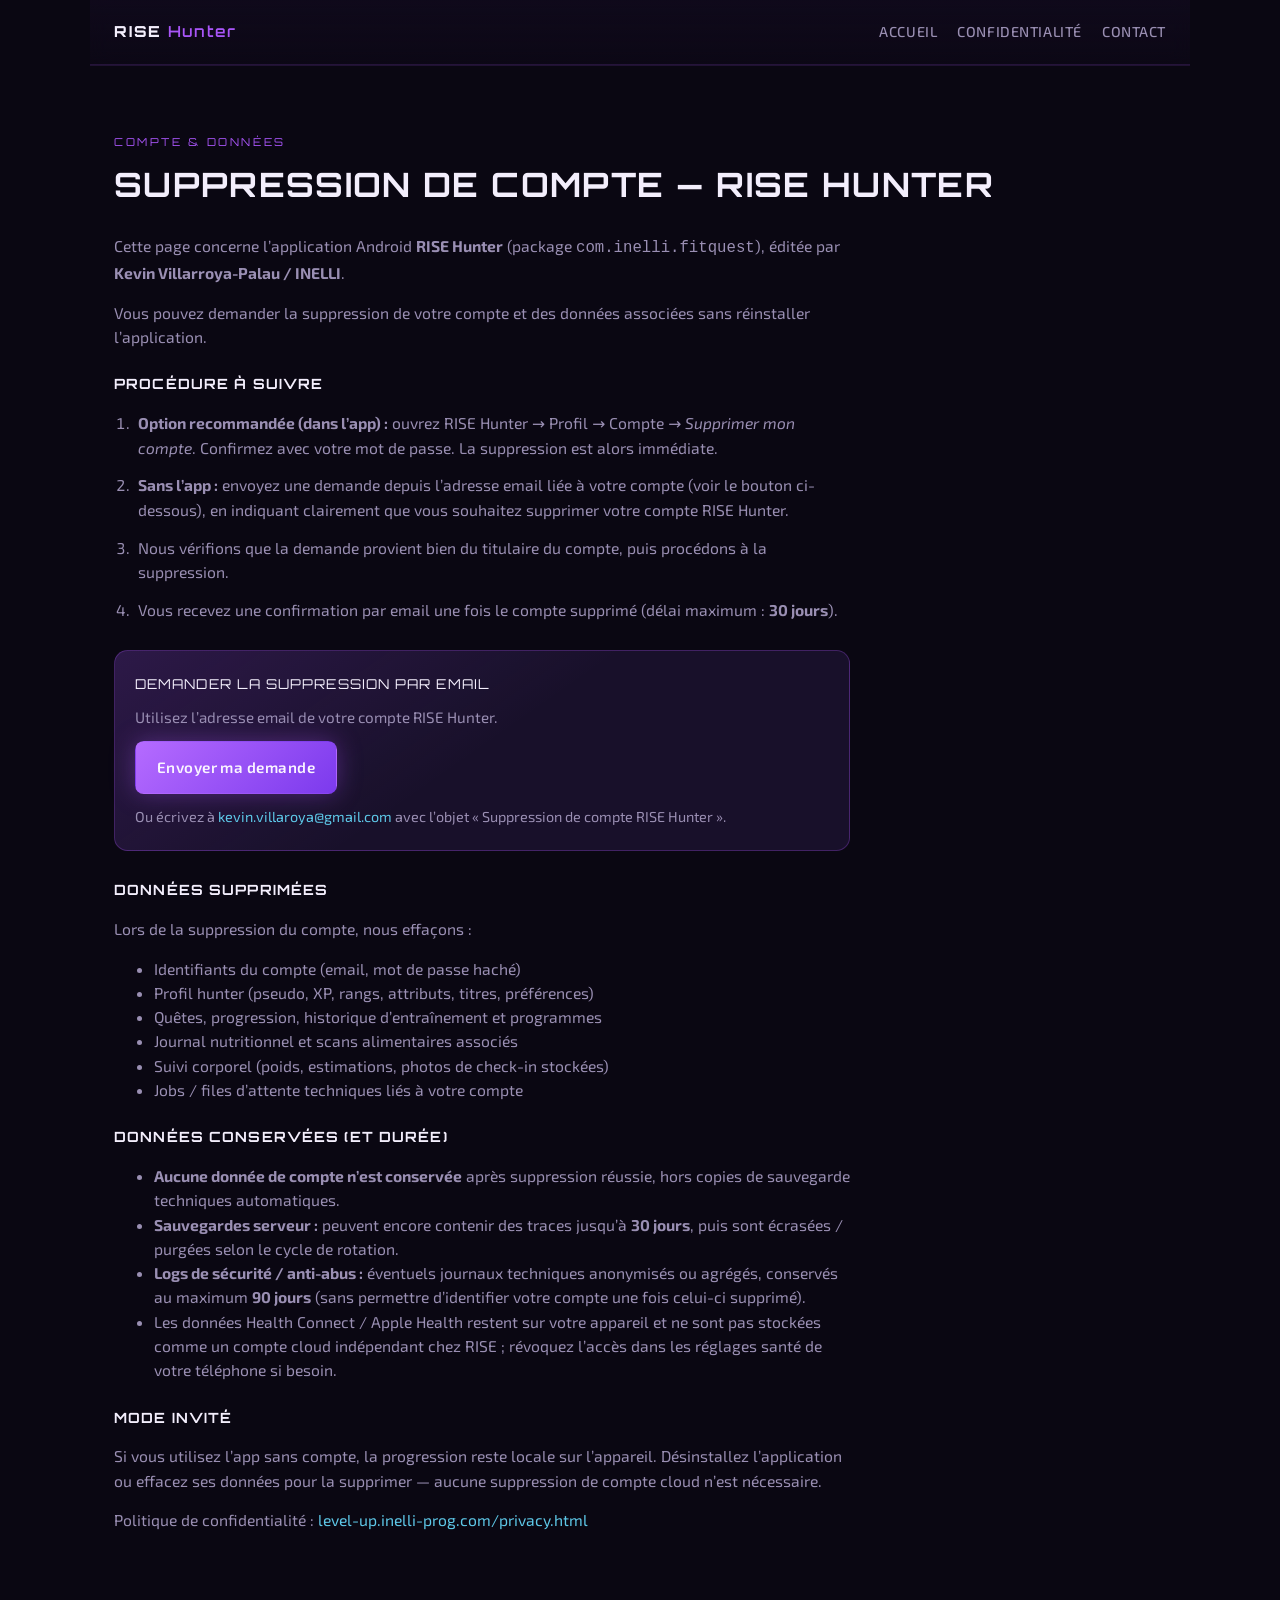
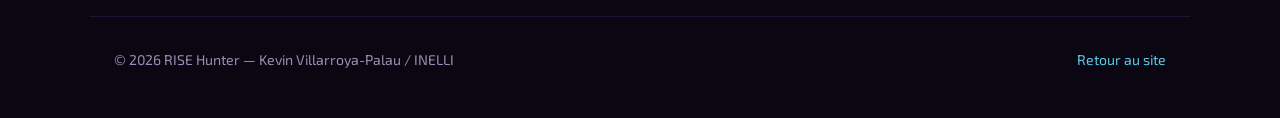
==== delete-account.html @ d0850946 "a" ====
<!DOCTYPE html>
<html lang="fr" class="dark">
<head>
  <meta charset="utf-8" />
  <meta name="viewport" content="width=device-width, initial-scale=1" />
  <title>Suppression de compte — RISE Hunter</title>
  <meta name="description" content="Demandez la suppression de votre compte RISE Hunter et des données associées. Éditeur : Kevin Villarroya-Palau / INELLI." />
  <link rel="preconnect" href="https://fonts.googleapis.com" />
  <link rel="preconnect" href="https://fonts.gstatic.com" crossorigin />
  <link href="https://fonts.googleapis.com/css2?family=Orbitron:wght@500;600;700;800;900&family=Exo+2:wght@300;400;500;600;700&family=Rajdhani:wght@500;600;700&display=swap" rel="stylesheet" />
  <link rel="stylesheet" href="/styles.css" />
  <link rel="icon" href="/favicon.ico?v=3" sizes="any" />
</head>
<body>
  <header class="site-header">
    <a class="logo" href="/">RISE<span>Hunter</span></a>
    <nav class="nav">
      <a href="/">Accueil</a>
      <a href="/privacy.html">Confidentialité</a>
      <a href="/#contact">Contact</a>
    </nav>
  </header>

  <main id="top">
    <section class="section legal">
      <p class="section-kicker">Compte &amp; données</p>
      <h2>Suppression de compte — RISE Hunter</h2>
      <div class="legal-block">
        <p>
          Cette page concerne l’application Android <strong>RISE Hunter</strong>
          (package <code>com.inelli.fitquest</code>), éditée par
          <strong>Kevin Villarroya-Palau / INELLI</strong>.
        </p>
        <p>
          Vous pouvez demander la suppression de votre compte et des données
          associées sans réinstaller l’application.
        </p>

        <h3>Procédure à suivre</h3>
        <ol class="delete-steps">
          <li>
            <strong>Option recommandée (dans l’app) :</strong> ouvrez RISE Hunter →
            Profil → Compte → <em>Supprimer mon compte</em>. Confirmez avec votre
            mot de passe. La suppression est alors immédiate.
          </li>
          <li>
            <strong>Sans l’app :</strong> envoyez une demande depuis l’adresse email
            liée à votre compte (voir le bouton ci-dessous), en indiquant clairement
            que vous souhaitez supprimer votre compte RISE Hunter.
          </li>
          <li>
            Nous vérifions que la demande provient bien du titulaire du compte,
            puis procédons à la suppression.
          </li>
          <li>
            Vous recevez une confirmation par email une fois le compte supprimé
            (délai maximum : <strong>30 jours</strong>).
          </li>
        </ol>

        <div class="delete-cta">
          <p class="delete-cta-title">Demander la suppression par email</p>
          <p class="muted">
            Utilisez l’adresse email de votre compte RISE Hunter.
          </p>
          <a
            class="btn btn-primary"
            href="mailto:kevin.villaroya@gmail.com?subject=Suppression%20de%20compte%20RISE%20Hunter&body=Bonjour%2C%0A%0AJe%20demande%20la%20suppression%20de%20mon%20compte%20RISE%20Hunter%20et%20des%20donn%C3%A9es%20associ%C3%A9es.%0A%0AEmail%20du%20compte%20%3A%20%0A%0AMerci."
          >
            Envoyer ma demande
          </a>
          <p class="muted delete-cta-note">
            Ou écrivez à
            <a href="mailto:kevin.villaroya@gmail.com">kevin.villaroya@gmail.com</a>
            avec l’objet « Suppression de compte RISE Hunter ».
          </p>
        </div>

        <h3>Données supprimées</h3>
        <p>Lors de la suppression du compte, nous effaçons :</p>
        <ul>
          <li>Identifiants du compte (email, mot de passe haché)</li>
          <li>Profil hunter (pseudo, XP, rangs, attributs, titres, préférences)</li>
          <li>Quêtes, progression, historique d’entraînement et programmes</li>
          <li>Journal nutritionnel et scans alimentaires associés</li>
          <li>Suivi corporel (poids, estimations, photos de check-in stockées)</li>
          <li>Jobs / files d’attente techniques liés à votre compte</li>
        </ul>

        <h3>Données conservées (et durée)</h3>
        <ul>
          <li>
            <strong>Aucune donnée de compte n’est conservée</strong> après suppression
            réussie, hors copies de sauvegarde techniques automatiques.
          </li>
          <li>
            <strong>Sauvegardes serveur :</strong> peuvent encore contenir des traces
            jusqu’à <strong>30 jours</strong>, puis sont écrasées / purgées selon le
            cycle de rotation.
          </li>
          <li>
            <strong>Logs de sécurité / anti-abus :</strong> éventuels journaux techniques
            anonymisés ou agrégés, conservés au maximum <strong>90 jours</strong>
            (sans permettre d’identifier votre compte une fois celui-ci supprimé).
          </li>
          <li>
            Les données Health Connect / Apple Health restent sur votre appareil et
            ne sont pas stockées comme un compte cloud indépendant chez RISE ; révoquez
            l’accès dans les réglages santé de votre téléphone si besoin.
          </li>
        </ul>

        <h3>Mode invité</h3>
        <p>
          Si vous utilisez l’app sans compte, la progression reste locale sur
          l’appareil. Désinstallez l’application ou effacez ses données pour la
          supprimer — aucune suppression de compte cloud n’est nécessaire.
        </p>

        <p>
          Politique de confidentialité :
          <a href="/privacy.html">level-up.inelli-prog.com/privacy.html</a>
        </p>
      </div>
    </section>
  </main>

  <footer class="site-footer">
    <span>© <span id="year"></span> RISE Hunter — Kevin Villarroya-Palau / INELLI</span>
    <a href="/">Retour au site</a>
  </footer>
  <script>
    document.getElementById("year").textContent = String(new Date().getFullYear());
  </script>
</body>
</html>
---- styles.css ----
:root {
  --bg: #0a0712;
  --bg-elev: rgba(28, 18, 48, 0.85);
  --ink: #f3eefc;
  --muted: #9a8fb3;
  --primary: #a855f7;
  --primary-glow: rgba(168, 85, 247, 0.45);
  --system: #5ec8e8;
  --gold: #e8c547;
  --line: rgba(168, 85, 247, 0.28);
  --line-soft: rgba(168, 85, 247, 0.14);
  --font-display: "Orbitron", ui-sans-serif, system-ui, sans-serif;
  --font-body: "Exo 2", "Rajdhani", ui-sans-serif, system-ui, sans-serif;
}

*,
*::before,
*::after {
  box-sizing: border-box;
}

html {
  scroll-behavior: smooth;
}

body {
  margin: 0;
  min-height: 100vh;
  color: var(--ink);
  font-family: var(--font-body);
  font-weight: 400;
  line-height: 1.55;
  background: var(--bg);
}

.bg-grid,
.bg-glow {
  pointer-events: none;
  position: fixed;
  inset: 0;
  z-index: 0;
}

.bg-grid {
  background-image:
    linear-gradient(rgba(168, 85, 247, 0.045) 1px, transparent 1px),
    linear-gradient(90deg, rgba(168, 85, 247, 0.045) 1px, transparent 1px);
  background-size: 48px 48px;
  mask-image: radial-gradient(ellipse 80% 70% at 50% 20%, #000 20%, transparent 75%);
}

.bg-glow-a {
  background: radial-gradient(700px 420px at 75% -5%, rgba(168, 85, 247, 0.35), transparent 60%);
}

.bg-glow-b {
  background: radial-gradient(520px 360px at 5% 40%, rgba(94, 200, 232, 0.12), transparent 55%);
}

a {
  color: var(--system);
  text-decoration: none;
}

a:hover {
  text-decoration: underline;
}

.site-header,
main,
.site-footer {
  position: relative;
  z-index: 1;
}

.site-header {
  display: flex;
  align-items: center;
  justify-content: space-between;
  gap: 1rem;
  max-width: 1100px;
  margin: 0 auto;
  padding: 1.25rem 1.5rem;
  border-bottom: 1px solid var(--line-soft);
  background: linear-gradient(180deg, rgba(16, 10, 28, 0.9), rgba(16, 10, 28, 0.4));
  backdrop-filter: blur(10px);
}

.logo {
  font-family: var(--font-display);
  font-weight: 800;
  letter-spacing: 0.12em;
  color: var(--ink);
  text-decoration: none;
  font-size: 0.95rem;
}

.logo span {
  margin-left: 0.35rem;
  color: var(--primary);
  font-weight: 600;
  letter-spacing: 0.08em;
}

.nav {
  display: flex;
  flex-wrap: wrap;
  gap: 0.85rem 1.25rem;
}

.nav a {
  color: var(--muted);
  font-size: 0.9rem;
  font-weight: 500;
  text-decoration: none;
  letter-spacing: 0.04em;
  text-transform: uppercase;
}

.nav a:hover {
  color: var(--ink);
}

.hero {
  max-width: 1100px;
  margin: 0 auto;
  padding: clamp(3.5rem, 12vh, 7rem) 1.5rem 4rem;
}

.eyebrow {
  margin: 0 0 0.85rem;
  font-family: var(--font-display);
  font-size: 0.68rem;
  letter-spacing: 0.28em;
  text-transform: uppercase;
  color: var(--system);
}

.brand {
  margin: 0;
  font-family: var(--font-display);
  font-size: clamp(3.8rem, 14vw, 7.5rem);
  font-weight: 900;
  letter-spacing: 0.08em;
  line-height: 0.95;
  color: var(--ink);
  text-shadow: 0 0 40px var(--primary-glow);
}

.tagline {
  margin: 1rem 0 0;
  font-family: var(--font-display);
  font-size: clamp(1rem, 2.5vw, 1.25rem);
  letter-spacing: 0.18em;
  text-transform: uppercase;
  color: var(--gold);
}

.lead {
  max-width: 34rem;
  margin: 1.35rem 0 0;
  font-size: clamp(1.05rem, 2.2vw, 1.2rem);
  color: var(--muted);
  font-weight: 300;
}

.cta-row {
  display: flex;
  flex-wrap: wrap;
  gap: 0.75rem;
  margin-top: 2rem;
}

.btn {
  display: inline-flex;
  align-items: center;
  justify-content: center;
  padding: 0.85rem 1.3rem;
  border-radius: 0.55rem;
  font-family: var(--font-body);
  font-size: 0.95rem;
  font-weight: 600;
  letter-spacing: 0.03em;
  text-decoration: none;
  border: 1px solid transparent;
  transition: transform 0.2s ease, box-shadow 0.2s ease, background 0.2s ease, border-color 0.2s ease;
}

.btn:hover {
  text-decoration: none;
  transform: translateY(-1px);
}

.btn-primary {
  background: linear-gradient(135deg, #b56bff, #7c3aed);
  color: #faf5ff;
  box-shadow: 0 0 24px rgba(168, 85, 247, 0.35);
}

.btn-primary:hover {
  box-shadow: 0 0 32px rgba(168, 85, 247, 0.55);
}

.btn-ghost {
  border-color: var(--line);
  color: var(--ink);
  background: rgba(28, 18, 48, 0.5);
}

.btn-ghost:hover {
  border-color: rgba(168, 85, 247, 0.55);
  box-shadow: inset 0 0 20px rgba(168, 85, 247, 0.12);
}

.btn.is-disabled,
.btn[aria-disabled="true"] {
  opacity: 0.5;
  pointer-events: none;
  cursor: not-allowed;
  box-shadow: none;
}

.section {
  max-width: 1100px;
  margin: 0 auto;
  padding: 4.25rem 1.5rem;
  border-top: 1px solid var(--line-soft);
}

.section-kicker {
  margin: 0 0 0.5rem;
  font-family: var(--font-display);
  font-size: 0.68rem;
  letter-spacing: 0.24em;
  text-transform: uppercase;
  color: var(--primary);
}

.section h2 {
  margin: 0 0 1rem;
  font-family: var(--font-display);
  font-size: clamp(1.45rem, 3.5vw, 2.1rem);
  letter-spacing: 0.04em;
  text-transform: uppercase;
}

.section-text {
  max-width: 40rem;
  margin: 0;
  color: var(--muted);
  font-size: 1.05rem;
}

.pillars {
  list-style: none;
  margin: 2rem 0 0;
  padding: 0;
  display: grid;
  gap: 1rem;
  grid-template-columns: repeat(auto-fit, minmax(220px, 1fr));
}

.pillars li {
  padding: 1.25rem;
  border: 1px solid var(--line);
  border-radius: 0.75rem;
  background: linear-gradient(160deg, rgba(88, 40, 140, 0.25), rgba(16, 10, 28, 0.9));
  box-shadow: inset 0 0 30px rgba(168, 85, 247, 0.08);
  display: flex;
  flex-direction: column;
  gap: 0.4rem;
}

.pillars strong {
  font-family: var(--font-display);
  font-size: 0.92rem;
  letter-spacing: 0.06em;
  text-transform: uppercase;
  color: var(--ink);
}

.pillars span {
  color: var(--muted);
  font-size: 0.95rem;
}

.product-panel {
  margin-top: 2rem;
  display: grid;
  gap: 1.5rem;
  grid-template-columns: 1.4fr 1fr;
  padding: 1.5rem;
  border-radius: 0.9rem;
  border: 1px solid var(--line);
  background:
    linear-gradient(145deg, rgba(168, 85, 247, 0.12), transparent 45%),
    var(--bg-elev);
}

.product-panel h3 {
  margin: 0 0 0.75rem;
  font-family: var(--font-display);
  font-size: 0.95rem;
  letter-spacing: 0.08em;
  text-transform: uppercase;
}

.product-cta {
  display: flex;
  flex-direction: column;
  justify-content: center;
  gap: 0.85rem;
  padding: 1rem;
  border-radius: 0.75rem;
  border: 1px dashed rgba(232, 197, 71, 0.35);
  background: rgba(10, 7, 18, 0.45);
}

.muted {
  margin: 0;
  color: var(--muted);
  font-size: 0.95rem;
}

.contact-grid {
  margin-top: 1.75rem;
  display: grid;
  gap: 1.25rem;
  grid-template-columns: repeat(auto-fit, minmax(200px, 1fr));
}

.contact-grid .label {
  margin: 0 0 0.25rem;
  font-family: var(--font-display);
  font-size: 0.65rem;
  letter-spacing: 0.16em;
  text-transform: uppercase;
  color: var(--gold);
}

.contact-grid p {
  margin: 0;
}

.legal-block {
  margin-top: 1.5rem;
  max-width: 46rem;
  color: var(--muted);
  font-size: 0.98rem;
}

.legal-block h3 {
  margin: 1.5rem 0 0.5rem;
  color: var(--ink);
  font-family: var(--font-display);
  font-size: 0.88rem;
  letter-spacing: 0.08em;
  text-transform: uppercase;
}

.legal-block h3:first-child {
  margin-top: 0;
}

.delete-steps {
  margin: 1rem 0 1.5rem;
  padding-left: 1.25rem;
  display: grid;
  gap: 0.85rem;
}

.delete-steps li {
  padding-left: 0.25rem;
}

.delete-cta {
  margin: 1.75rem 0;
  padding: 1.35rem 1.25rem;
  border-radius: 0.85rem;
  border: 1px solid var(--line);
  background:
    linear-gradient(145deg, rgba(168, 85, 247, 0.14), transparent 50%),
    var(--bg-elev);
  display: flex;
  flex-direction: column;
  align-items: flex-start;
  gap: 0.75rem;
}

.delete-cta-title {
  margin: 0;
  font-family: var(--font-display);
  font-size: 0.85rem;
  letter-spacing: 0.08em;
  text-transform: uppercase;
  color: var(--ink);
}

.delete-cta-note {
  margin: 0;
  font-size: 0.9rem;
}

.site-footer {
  max-width: 1100px;
  margin: 0 auto;
  padding: 2rem 1.5rem 3rem;
  display: flex;
  flex-wrap: wrap;
  gap: 0.75rem 1.5rem;
  justify-content: space-between;
  border-top: 1px solid var(--line-soft);
  color: var(--muted);
  font-size: 0.88rem;
}

@media (max-width: 760px) {
  .nav {
    display: none;
  }

  .product-panel {
    grid-template-columns: 1fr;
  }
}

@media (prefers-reduced-motion: reduce) {
  html { scroll-behavior: auto; }
  .btn { transition: none; }
}
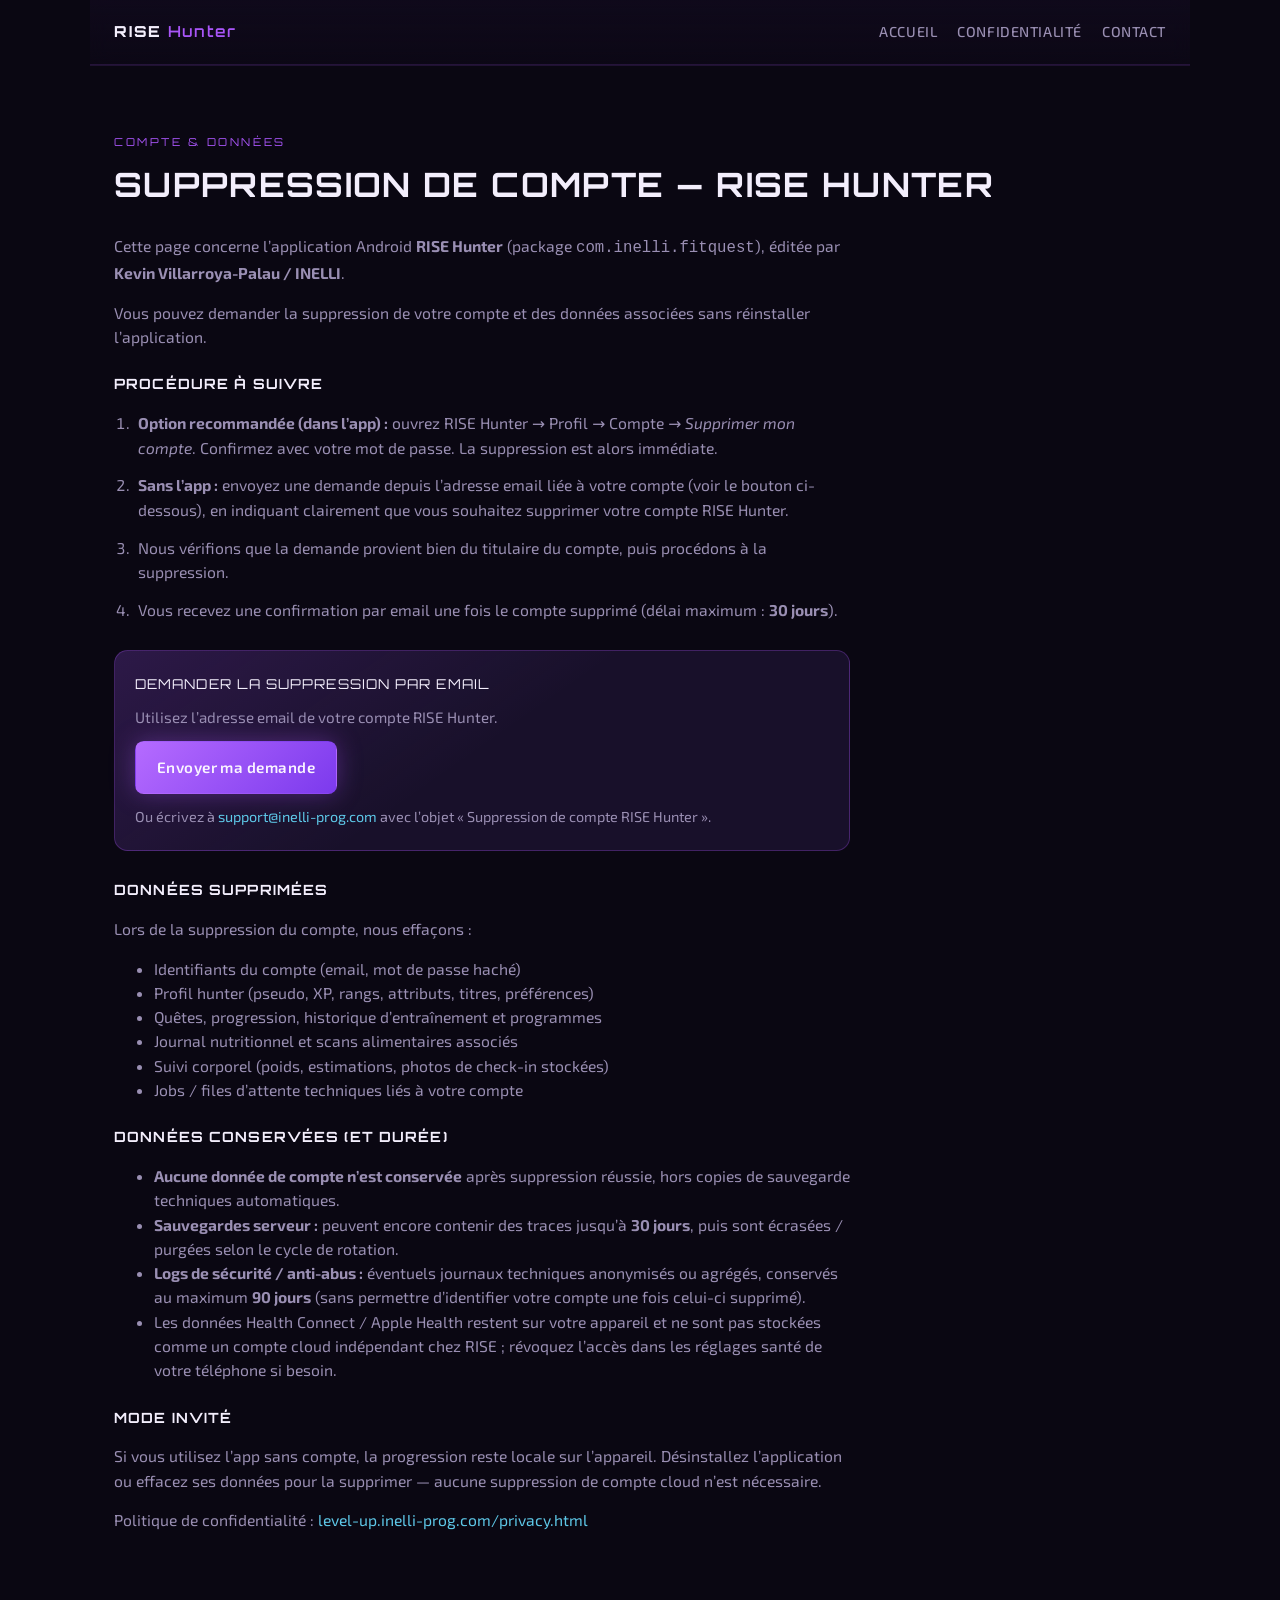
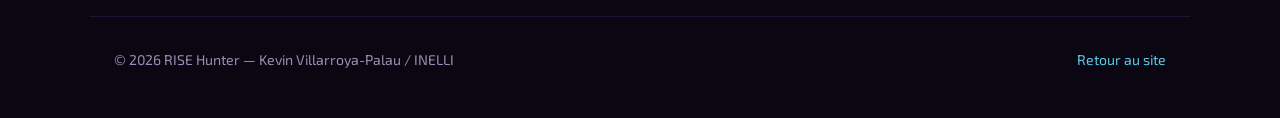
==== commit e7354d6d: "a" ====
--- a/delete-account.html
+++ b/delete-account.html
@@ -65,13 +65,13 @@
           </p>
           <a
             class="btn btn-primary"
-            href="mailto:kevin.villaroya@gmail.com?subject=Suppression%20de%20compte%20RISE%20Hunter&body=Bonjour%2C%0A%0AJe%20demande%20la%20suppression%20de%20mon%20compte%20RISE%20Hunter%20et%20des%20donn%C3%A9es%20associ%C3%A9es.%0A%0AEmail%20du%20compte%20%3A%20%0A%0AMerci."
+            href="mailto:support@inelli-prog.com?subject=Suppression%20de%20compte%20RISE%20Hunter&body=Bonjour%2C%0A%0AJe%20demande%20la%20suppression%20de%20mon%20compte%20RISE%20Hunter%20et%20des%20donn%C3%A9es%20associ%C3%A9es.%0A%0AEmail%20du%20compte%20%3A%20%0A%0AMerci."
           >
             Envoyer ma demande
           </a>
           <p class="muted delete-cta-note">
             Ou écrivez à
-            <a href="mailto:kevin.villaroya@gmail.com">kevin.villaroya@gmail.com</a>
+            <a href="mailto:support@inelli-prog.com">support@inelli-prog.com</a>
             avec l’objet « Suppression de compte RISE Hunter ».
           </p>
         </div>
